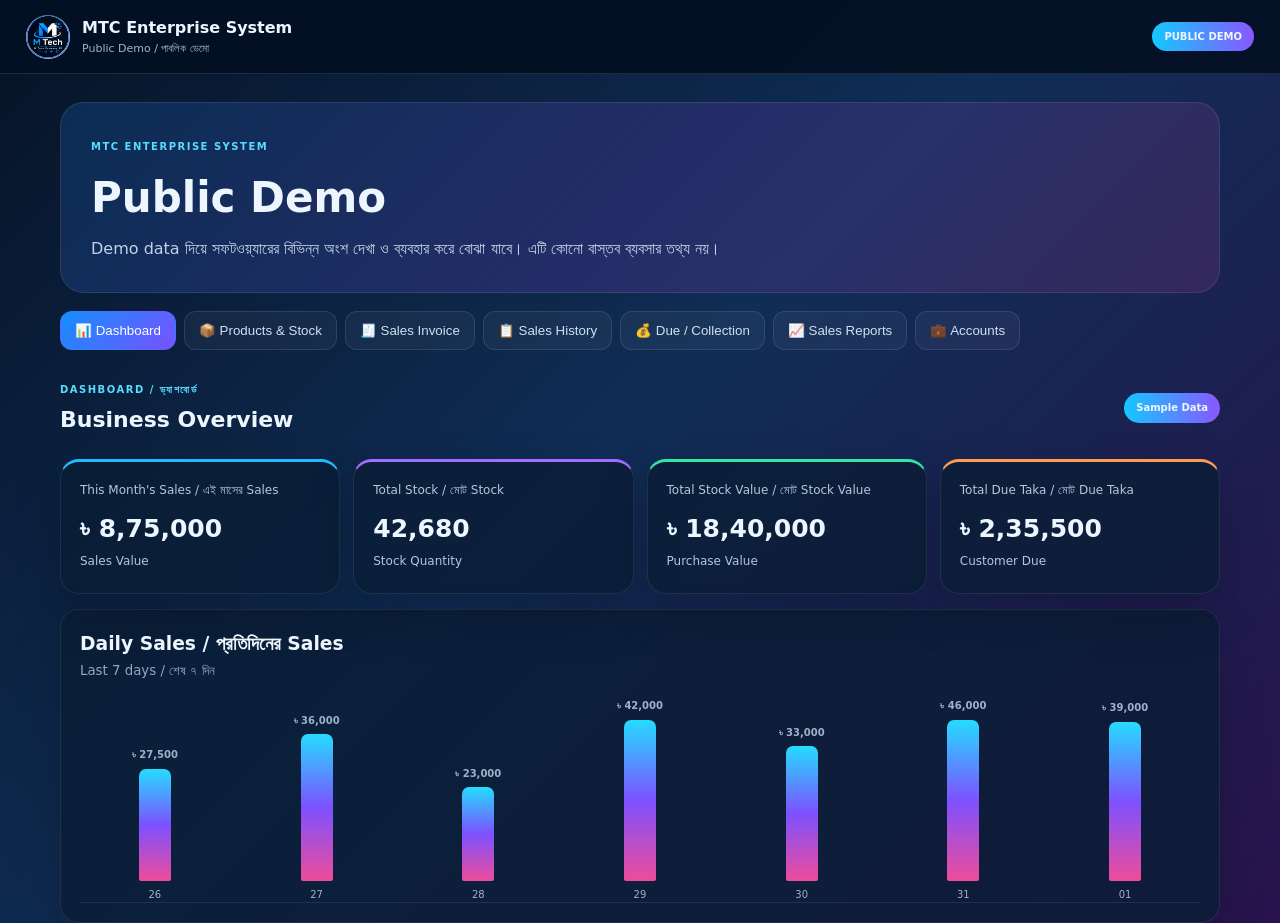
==== public-demo.html @ 26e1d458 "Add files via upload" ====
<!doctype html>
<html lang="bn">
<head>
<meta charset="utf-8">
<meta name="viewport" content="width=device-width,initial-scale=1">
<title>MTC Enterprise System — Public Demo</title>
<link rel="stylesheet" href="public-demo.css">
</head>
<body>
<header class="topbar">
  <div class="brand">
    <img src="mtech-logo.jpg" alt="M Tech Company BD">
    <div><b>MTC Enterprise System</b><small>Public Demo / পাবলিক ডেমো</small></div>
  </div>
  <span class="badge">PUBLIC DEMO</span>
</header>

<main class="wrap">
  <section class="intro">
    <span class="kicker">MTC ENTERPRISE SYSTEM</span>
    <h1>Public Demo</h1>
    <p>Demo data দিয়ে সফটওয়্যারের বিভিন্ন অংশ দেখা ও ব্যবহার করে বোঝা যাবে। এটি কোনো বাস্তব ব্যবসার তথ্য নয়।</p>
  </section>

  <nav class="demo-nav">
    <button class="nav-btn active" data-target="dashboard">📊 Dashboard</button>
    <button class="nav-btn" data-target="products">📦 Products &amp; Stock</button>
    <button class="nav-btn" data-target="invoice">🧾 Sales Invoice</button>
    <button class="nav-btn" data-target="history">📋 Sales History</button>
    <button class="nav-btn" data-target="due">💰 Due / Collection</button>
    <button class="nav-btn" data-target="reports">📈 Sales Reports</button>
    <button class="nav-btn" data-target="accounts">💼 Accounts</button>
  </nav>

  <section id="dashboard" class="panel active">
    <div class="title-row"><div><span class="kicker">DASHBOARD / ড্যাশবোর্ড</span><h2>Business Overview</h2></div><span class="sample">Sample Data</span></div>
    <div class="stats">
      <article class="stat s1"><span>This Month's Sales / এই মাসের Sales</span><strong>৳ 8,75,000</strong><small>Sales Value</small></article>
      <article class="stat s2"><span>Total Stock / মোট Stock</span><strong>42,680</strong><small>Stock Quantity</small></article>
      <article class="stat s3"><span>Total Stock Value / মোট Stock Value</span><strong>৳ 18,40,000</strong><small>Purchase Value</small></article>
      <article class="stat s4"><span>Total Due Taka / মোট Due Taka</span><strong>৳ 2,35,500</strong><small>Customer Due</small></article>
    </div>
    <div class="card">
      <div class="card-head"><div><h3>Daily Sales / প্রতিদিনের Sales</h3><small>Last 7 days / শেষ ৭ দিন</small></div></div>
      <div class="chart" id="salesChart"></div>
    </div>
  </section>

  <section id="products" class="panel">
    <div class="title-row"><div><span class="kicker">PRODUCTS &amp; STOCK</span><h2>Products &amp; Stock / পণ্য ও Stock</h2></div></div>
    <div class="companies" id="companies"></div>
    <div id="otherCompanyBox" class="other-box">
      <input id="newCompanyName" placeholder="Company Name / নতুন কোম্পানির নাম">
      <button class="primary" id="addCompany">Add Company / যোগ করুন</button>
    </div>

    <div class="card">
      <div class="card-head">
        <div><h3 id="selectedCompany">RAK Ceramics</h3><small>Product List / পণ্যের তালিকা</small></div>
        <button class="primary" id="addProduct">＋ Add Product / পণ্য যোগ</button>
      </div>
      <div class="table-wrap">
        <table>
          <thead><tr>
            <th>SL</th><th>Products Name / Code</th><th>কাটুর / Carton</th><th>পিস / Piece</th>
            <th>কেনা দাম / Purchase Price</th><th>বিক্রী মূল্য / Selling Price</th>
            <th>স্টকের পরিমাণ / Stock Quantity</th><th>Remark</th><th>Action</th>
          </tr></thead>
          <tbody id="productRows"></tbody>
        </table>
      </div>
    </div>
  </section>

  <section id="invoice" class="panel"><div class="card placeholder"><h2>Sales Invoice / বিক্রয় Invoice</h2><p>এই অংশের interactive Demo পরের ধাপে যুক্ত হবে।</p></div></section>
  <section id="history" class="panel"><div class="card placeholder"><h2>Sales History / Sales History</h2><p>Invoice অনুযায়ী Demo History এখানে থাকবে।</p></div></section>
  <section id="due" class="panel"><div class="card placeholder"><h2>Due / Collection</h2><p>Customer Due ও Collection-এর Demo এখানে থাকবে।</p></div></section>
  <section id="reports" class="panel"><div class="card placeholder"><h2>Sales Reports / Sales Reports</h2><p>Sales Reports-এর Demo এখানে থাকবে।</p></div></section>
  <section id="accounts" class="panel"><div class="card placeholder"><h2>Accounts / Accounts</h2><p>Accounts ও Final Report-এর Demo এখানে থাকবে।</p></div></section>
</main>

<div class="modal" id="productModal">
  <div class="modal-box">
    <button class="close" id="closeModal">×</button>
    <h3 id="modalTitle">Add Product / পণ্য যোগ</h3>
    <form id="productForm">
      <input type="hidden" id="editIndex" value="-1">
      <label>Products Name / Code<input id="pName" required></label>
      <div class="two">
        <label>কাটুর / Carton<input id="pCarton" type="number" min="0"></label>
        <label>পিস / Piece<input id="pPiece" type="number" min="0"></label>
      </div>
      <div class="two">
        <label>কেনা দাম / Purchase Price<input id="pPurchase" type="number" min="0" required></label>
        <label>বিক্রী মূল্য / Selling Price<input id="pSelling" type="number" min="0" required></label>
      </div>
      <label>স্টকের পরিমাণ / Stock Quantity<input id="pStock" required></label>
      <label>Remark<textarea id="pRemark" rows="3"></textarea></label>
      <button class="primary wide" type="submit">Update / Save / সংরক্ষণ</button>
    </form>
  </div>
</div>
<script src="public-demo.js"></script>
</body>
</html>
---- public-demo.css ----
*{box-sizing:border-box}body{margin:0;font-family:system-ui,-apple-system,"Segoe UI",sans-serif;color:#edf6ff;background:linear-gradient(135deg,#061326,#102d55 48%,#28134d);line-height:1.55}.topbar{height:74px;padding:0 26px;display:flex;align-items:center;justify-content:space-between;background:#041124ee;border-bottom:1px solid #ffffff1c;position:sticky;top:0;z-index:20}.brand{display:flex;align-items:center;gap:12px}.brand img{width:44px;height:44px;border-radius:50%;object-fit:cover;background:#fff}.brand b,.brand small{display:block}.brand small{font-size:11px;color:#9fb2ca}.badge,.sample{padding:7px 12px;border-radius:999px;background:linear-gradient(90deg,#12c8ff,#8a57ff);font-size:10px;font-weight:800}.wrap{width:min(1160px,calc(100% - 24px));margin:auto}.intro{margin:28px 0 18px;padding:30px;border-radius:24px;border:1px solid #ffffff18;background:linear-gradient(135deg,#168cff30,#a04cff28,#f24d9b20)}.kicker{font-size:10px;letter-spacing:1.5px;font-weight:800;color:#58dcff}.intro h1{font-size:42px;margin:7px 0}.intro p{margin:0;color:#c1d1e4}.demo-nav{display:flex;gap:8px;overflow:auto;padding-bottom:18px}.nav-btn{padding:11px 14px;border-radius:12px;border:1px solid #ffffff1b;background:#ffffff0b;color:#cfe0f2;white-space:nowrap}.nav-btn.active{color:#fff;border-color:transparent;background:linear-gradient(135deg,#118fff,#7952ff)}.panel{display:none}.panel.active{display:block}.title-row{display:flex;align-items:center;justify-content:space-between;margin:8px 0 18px}.title-row h2{margin:3px 0;font-size:22px}.stats{display:grid;grid-template-columns:repeat(4,1fr);gap:13px}.stat,.card{border:1px solid #ffffff15;background:#0a1d35cc;border-radius:19px;box-shadow:0 20px 50px #0003}.stat{padding:19px;min-height:135px}.stat span,.stat small{display:block;color:#b5c7dc;font-size:12px}.stat strong{display:block;font-size:25px;margin:11px 0 3px}.s1{border-top:3px solid #24b8ff}.s2{border-top:3px solid #a16dff}.s3{border-top:3px solid #35e4a1}.s4{border-top:3px solid #ff9c4d}.card{padding:19px;margin-top:15px}.card-head{display:flex;align-items:center;justify-content:space-between;gap:12px;margin-bottom:16px}.card-head h3{margin:0}.card-head small{color:#91a8c0}.chart{height:205px;display:flex;align-items:end;justify-content:space-around;gap:12px;border-bottom:1px solid #ffffff15}.bar-item{height:100%;display:flex;flex-direction:column;justify-content:end;align-items:center;gap:6px}.bar{width:32px;min-height:14px;border-radius:7px 7px 2px 2px;background:linear-gradient(#25dcff,#7d51ff,#ee4c9a)}.bar-item b,.bar-item small{font-size:10px;color:#9fb2c9}.companies{display:grid;grid-template-columns:repeat(4,1fr);gap:9px}.company{padding:12px;border-radius:12px;border:1px solid #ffffff18;background:#ffffff0a;color:#dce8f6;text-align:left}.company.active{background:linear-gradient(135deg,#168fff,#7651ff);border-color:transparent}.other-box{display:none;gap:8px;margin:10px 0}.other-box.show{display:flex}.other-box input{flex:1;padding:10px;border-radius:10px;border:1px solid #ffffff18;background:#061326;color:#fff}.primary{border:0;color:#fff;border-radius:10px;padding:10px 14px;font-weight:700;background:linear-gradient(135deg,#0e9fff,#7850ff,#e34e99)}.table-wrap{overflow:auto}table{width:100%;min-width:1080px;border-collapse:collapse}th,td{padding:11px 9px;border-bottom:1px solid #ffffff12;font-size:12px;text-align:left;white-space:nowrap}th{color:#6fe2ff;background:#ffffff09}.action button{border:0;color:#fff;padding:6px 8px;border-radius:7px;margin-right:4px}.edit{background:#10aaf5}.delete{background:#fa5379}.placeholder{padding:34px}.placeholder p{color:#9eb2c9}.modal{display:none;position:fixed;inset:0;background:#020814d1;backdrop-filter:blur(7px);z-index:40;padding:18px}.modal.show{display:grid;place-items:center}.modal-box{position:relative;width:min(560px,100%);background:#0a1d35;border:1px solid #ffffff1c;border-radius:21px;padding:24px}.close{position:absolute;right:13px;top:10px;border:0;background:#ffffff10;color:#fff;border-radius:8px;font-size:23px;width:35px;height:35px}.modal-box label{display:block;color:#b9c9dc;font-size:12px;margin:11px 0}.modal-box input,.modal-box textarea{width:100%;margin-top:5px;padding:10px;border-radius:9px;border:1px solid #ffffff18;background:#051326;color:#fff}.two{display:grid;grid-template-columns:1fr 1fr;gap:10px}.wide{width:100%;margin-top:8px}@media(max-width:800px){.stats{grid-template-columns:1fr 1fr}.companies{grid-template-columns:1fr 1fr}.intro h1{font-size:34px}}@media(max-width:520px){.topbar{padding:0 12px}.badge{font-size:8px}.stats,.companies,.two{grid-template-columns:1fr}.title-row{align-items:flex-start;flex-direction:column;gap:8px}.card{padding:14px}}
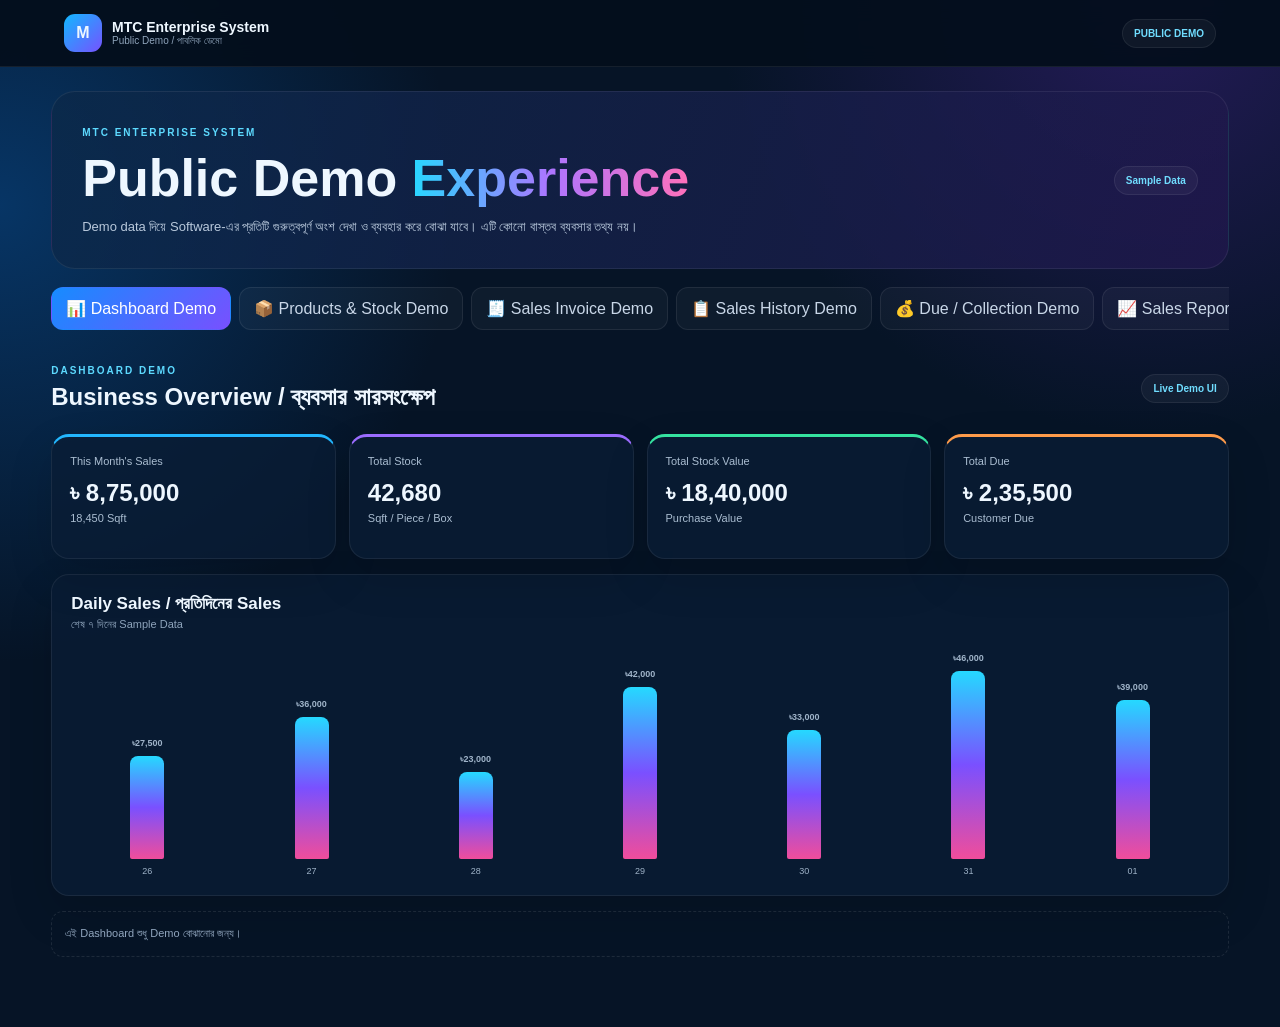
==== commit 366cd5db: "Add files via upload" ====
--- a/public-demo.html
+++ b/public-demo.html
@@ -1,105 +1,14 @@
-<!doctype html>
-<html lang="bn">
-<head>
-<meta charset="utf-8">
-<meta name="viewport" content="width=device-width,initial-scale=1">
-<title>MTC Enterprise System — Public Demo</title>
-<link rel="stylesheet" href="public-demo.css">
-</head>
-<body>
-<header class="topbar">
-  <div class="brand">
-    <img src="mtech-logo.jpg" alt="M Tech Company BD">
-    <div><b>MTC Enterprise System</b><small>Public Demo / পাবলিক ডেমো</small></div>
-  </div>
-  <span class="badge">PUBLIC DEMO</span>
-</header>
-
-<main class="wrap">
-  <section class="intro">
-    <span class="kicker">MTC ENTERPRISE SYSTEM</span>
-    <h1>Public Demo</h1>
-    <p>Demo data দিয়ে সফটওয়্যারের বিভিন্ন অংশ দেখা ও ব্যবহার করে বোঝা যাবে। এটি কোনো বাস্তব ব্যবসার তথ্য নয়।</p>
-  </section>
-
-  <nav class="demo-nav">
-    <button class="nav-btn active" data-target="dashboard">📊 Dashboard</button>
-    <button class="nav-btn" data-target="products">📦 Products &amp; Stock</button>
-    <button class="nav-btn" data-target="invoice">🧾 Sales Invoice</button>
-    <button class="nav-btn" data-target="history">📋 Sales History</button>
-    <button class="nav-btn" data-target="due">💰 Due / Collection</button>
-    <button class="nav-btn" data-target="reports">📈 Sales Reports</button>
-    <button class="nav-btn" data-target="accounts">💼 Accounts</button>
-  </nav>
-
-  <section id="dashboard" class="panel active">
-    <div class="title-row"><div><span class="kicker">DASHBOARD / ড্যাশবোর্ড</span><h2>Business Overview</h2></div><span class="sample">Sample Data</span></div>
-    <div class="stats">
-      <article class="stat s1"><span>This Month's Sales / এই মাসের Sales</span><strong>৳ 8,75,000</strong><small>Sales Value</small></article>
-      <article class="stat s2"><span>Total Stock / মোট Stock</span><strong>42,680</strong><small>Stock Quantity</small></article>
-      <article class="stat s3"><span>Total Stock Value / মোট Stock Value</span><strong>৳ 18,40,000</strong><small>Purchase Value</small></article>
-      <article class="stat s4"><span>Total Due Taka / মোট Due Taka</span><strong>৳ 2,35,500</strong><small>Customer Due</small></article>
-    </div>
-    <div class="card">
-      <div class="card-head"><div><h3>Daily Sales / প্রতিদিনের Sales</h3><small>Last 7 days / শেষ ৭ দিন</small></div></div>
-      <div class="chart" id="salesChart"></div>
-    </div>
-  </section>
-
-  <section id="products" class="panel">
-    <div class="title-row"><div><span class="kicker">PRODUCTS &amp; STOCK</span><h2>Products &amp; Stock / পণ্য ও Stock</h2></div></div>
-    <div class="companies" id="companies"></div>
-    <div id="otherCompanyBox" class="other-box">
-      <input id="newCompanyName" placeholder="Company Name / নতুন কোম্পানির নাম">
-      <button class="primary" id="addCompany">Add Company / যোগ করুন</button>
-    </div>
-
-    <div class="card">
-      <div class="card-head">
-        <div><h3 id="selectedCompany">RAK Ceramics</h3><small>Product List / পণ্যের তালিকা</small></div>
-        <button class="primary" id="addProduct">＋ Add Product / পণ্য যোগ</button>
-      </div>
-      <div class="table-wrap">
-        <table>
-          <thead><tr>
-            <th>SL</th><th>Products Name / Code</th><th>কাটুর / Carton</th><th>পিস / Piece</th>
-            <th>কেনা দাম / Purchase Price</th><th>বিক্রী মূল্য / Selling Price</th>
-            <th>স্টকের পরিমাণ / Stock Quantity</th><th>Remark</th><th>Action</th>
-          </tr></thead>
-          <tbody id="productRows"></tbody>
-        </table>
-      </div>
-    </div>
-  </section>
-
-  <section id="invoice" class="panel"><div class="card placeholder"><h2>Sales Invoice / বিক্রয় Invoice</h2><p>এই অংশের interactive Demo পরের ধাপে যুক্ত হবে।</p></div></section>
-  <section id="history" class="panel"><div class="card placeholder"><h2>Sales History / Sales History</h2><p>Invoice অনুযায়ী Demo History এখানে থাকবে।</p></div></section>
-  <section id="due" class="panel"><div class="card placeholder"><h2>Due / Collection</h2><p>Customer Due ও Collection-এর Demo এখানে থাকবে।</p></div></section>
-  <section id="reports" class="panel"><div class="card placeholder"><h2>Sales Reports / Sales Reports</h2><p>Sales Reports-এর Demo এখানে থাকবে।</p></div></section>
-  <section id="accounts" class="panel"><div class="card placeholder"><h2>Accounts / Accounts</h2><p>Accounts ও Final Report-এর Demo এখানে থাকবে।</p></div></section>
-</main>
-
-<div class="modal" id="productModal">
-  <div class="modal-box">
-    <button class="close" id="closeModal">×</button>
-    <h3 id="modalTitle">Add Product / পণ্য যোগ</h3>
-    <form id="productForm">
-      <input type="hidden" id="editIndex" value="-1">
-      <label>Products Name / Code<input id="pName" required></label>
-      <div class="two">
-        <label>কাটুর / Carton<input id="pCarton" type="number" min="0"></label>
-        <label>পিস / Piece<input id="pPiece" type="number" min="0"></label>
-      </div>
-      <div class="two">
-        <label>কেনা দাম / Purchase Price<input id="pPurchase" type="number" min="0" required></label>
-        <label>বিক্রী মূল্য / Selling Price<input id="pSelling" type="number" min="0" required></label>
-      </div>
-      <label>স্টকের পরিমাণ / Stock Quantity<input id="pStock" required></label>
-      <label>Remark<textarea id="pRemark" rows="3"></textarea></label>
-      <button class="primary wide" type="submit">Update / Save / সংরক্ষণ</button>
-    </form>
-  </div>
-</div>
-<script src="public-demo.js"></script>
-</body>
-</html>
+<!DOCTYPE html><html lang="bn"><head><meta charset="UTF-8"><meta name="viewport" content="width=device-width,initial-scale=1"><title>MTC Enterprise System | Public Demo</title><link rel="stylesheet" href="public-demo.css"></head><body>
+<header class="topbar"><div class="brand"><div class="brand-mark">M</div><div><strong>MTC Enterprise System</strong><small>Public Demo / পাবলিক ডেমো</small></div></div><span class="badge">PUBLIC DEMO</span></header>
+<main class="container"><section class="hero"><div><span class="eyebrow">MTC ENTERPRISE SYSTEM</span><h1>Public Demo <span>Experience</span></h1><p>Demo data দিয়ে Software-এর প্রতিটি গুরুত্বপূর্ণ অংশ দেখা ও ব্যবহার করে বোঝা যাবে। এটি কোনো বাস্তব ব্যবসার তথ্য নয়।</p></div><span class="sample">Sample Data</span></section>
+<nav class="tabs"><button class="tab active" data-section="dashboard">📊 Dashboard Demo</button><button class="tab" data-section="products">📦 Products &amp; Stock Demo</button><button class="tab" data-section="invoice">🧾 Sales Invoice Demo</button><button class="tab" data-section="history">📋 Sales History Demo</button><button class="tab" data-section="collection">💰 Due / Collection Demo</button><button class="tab" data-section="reports">📈 Sales Reports Demo</button><button class="tab" data-section="accounts">💼 Accounts Demo</button></nav>
+<section id="dashboard" class="panel active"><div class="section-head"><div><span class="eyebrow">DASHBOARD DEMO</span><h2>Business Overview / ব্যবসার সারসংক্ষেপ</h2></div><span class="chip">Live Demo UI</span></div><div class="stats"><article class="stat blue"><small>This Month's Sales</small><strong>৳ 8,75,000</strong><em>18,450 Sqft</em></article><article class="stat purple"><small>Total Stock</small><strong>42,680</strong><em>Sqft / Piece / Box</em></article><article class="stat green"><small>Total Stock Value</small><strong>৳ 18,40,000</strong><em>Purchase Value</em></article><article class="stat orange"><small>Total Due</small><strong>৳ 2,35,500</strong><em>Customer Due</em></article></div><div class="card"><div class="card-title"><div><h3>Daily Sales / প্রতিদিনের Sales</h3><p>শেষ ৭ দিনের Sample Data</p></div></div><div class="bars"><div><b>৳27,500</b><i style="height:45%"></i><small>26</small></div><div><b>৳36,000</b><i style="height:62%"></i><small>27</small></div><div><b>৳23,000</b><i style="height:38%"></i><small>28</small></div><div><b>৳42,000</b><i style="height:75%"></i><small>29</small></div><div><b>৳33,000</b><i style="height:56%"></i><small>30</small></div><div><b>৳46,000</b><i style="height:82%"></i><small>31</small></div><div><b>৳39,000</b><i style="height:69%"></i><small>01</small></div></div></div><div class="demo-note">এই Dashboard শুধু Demo বোঝানোর জন্য।</div></section>
+<section id="products" class="panel"><div class="section-head"><div><span class="eyebrow">PRODUCTS &amp; STOCK DEMO</span><h2>Products &amp; Stock Management</h2></div><button class="primary" id="addCompanyBtn">＋ Company</button></div><div class="card"><div class="card-title"><div><h3>Company নির্বাচন</h3><p>Company নির্বাচন করলে তার Product List দেখা যাবে।</p></div></div><div id="companyGrid" class="company-grid"></div></div><div class="card"><div class="card-title"><div><h3 id="selectedCompanyTitle">RAK Ceramics</h3><p>Product List / পণ্যের তালিকা</p></div><button class="primary" id="addProductBtn">＋ Add Product</button></div><div class="table-wrap"><table><thead><tr><th>SL</th><th>Product</th><th>Box/Ctn</th><th>Pcs</th><th>Purchase Price</th><th>Selling Price</th><th>Stock Quantity</th><th>Remark</th><th>Action</th></tr></thead><tbody id="productBody"></tbody></table></div></div></section>
+<section id="invoice" class="panel"><div class="section-head"><div><span class="eyebrow">SALES INVOICE DEMO</span><h2>Sales Invoice / বিক্রয় চালান</h2></div><button class="primary" id="newInvoiceBtn">＋ New Invoice</button></div><div class="invoice card"><div class="invoice-head"><div><h2>MTC ENTERPRISE SYSTEM</h2><p>Sales Invoice — DEMO</p></div><strong id="invoiceNo">INV-1007</strong></div><div class="invoice-meta"><label>Customer<input value="Demo Customer"></label><label>Date<input type="date" id="invDate"></label></div><div class="table-wrap"><table><thead><tr><th>SL</th><th>Product</th><th>Qty</th><th>Unit Price</th><th>Total</th></tr></thead><tbody id="invoiceBody"></tbody></table></div><div class="invoice-actions"><button class="secondary" id="addInvoiceRow">＋ Add Item</button><div><span>Grand Total</span><strong id="grandTotal">৳ 0</strong></div></div><div class="demo-note">Demo Invoice — interface বোঝানোর জন্য।</div></div></section>
+<section id="history" class="panel"><div class="section-head"><div><span class="eyebrow">SALES HISTORY DEMO</span><h2>Sales History / বিক্রয়ের ইতিহাস</h2><p class="section-sub">Invoice অনুযায়ী বিক্রয়ের তথ্য, Paid এবং Due অবস্থা দেখা যাবে।</p></div><button class="secondary" id="historyFilterBtn">🔎 Show Due Only</button></div><div class="card table-wrap"><table><thead><tr><th>Invoice</th><th>Date</th><th>Customer</th><th>Sales</th><th>Paid</th><th>Due</th><th>Status</th></tr></thead><tbody><tr><td>INV-1007</td><td>01 Sep 2026</td><td>Demo Customer</td><td>৳45,500</td><td>৳30,000</td><td class="danger">৳15,500</td><td><span class="pill due">Due</span></td></tr><tr><td>INV-1006</td><td>31 Aug 2026</td><td>Rahim Traders</td><td>৳72,000</td><td>৳72,000</td><td>৳0</td><td><span class="pill paid">Paid</span></td></tr><tr><td>INV-1005</td><td>30 Aug 2026</td><td>Karim Enterprise</td><td>৳38,500</td><td>৳20,000</td><td class="danger">৳18,500</td><td><span class="pill due">Due</span></td></tr></tbody></table></div></section>
+<section id="collection" class="panel"><div class="section-head"><div><span class="eyebrow">DUE / COLLECTION DEMO</span><h2>Due &amp; Collection / বকেয়া ও আদায়</h2></div></div><div class="stats"><article class="stat orange"><small>Total Due</small><strong>৳ 2,35,500</strong><em>8 Customers</em></article><article class="stat green"><small>Collected This Month</small><strong>৳ 4,82,000</strong><em>Collection</em></article><article class="stat blue"><small>Today's Collection</small><strong>৳ 32,500</strong><em>5 Payments</em></article></div><div class="card table-wrap"><table><thead><tr><th>Invoice</th><th>Customer</th><th>Total</th><th>Previous Paid</th><th>Due</th><th>Collection</th></tr></thead><tbody><tr><td>INV-1007</td><td>Demo Customer</td><td>৳45,500</td><td>৳30,000</td><td class="danger">৳15,500</td><td><button class="small-btn collectBtn">Collect</button></td></tr><tr><td>INV-1005</td><td>Karim Enterprise</td><td>৳38,500</td><td>৳20,000</td><td class="danger">৳18,500</td><td><button class="small-btn collectBtn">Collect</button></td></tr></tbody></table></div></section>
+<section id="reports" class="panel"><div class="section-head"><div><span class="eyebrow">SALES REPORTS DEMO</span><h2>Sales Reports / বিক্রয় রিপোর্ট</h2></div></div><div class="stats"><article class="stat blue"><small>Total Sales</small><strong>৳ 8,75,000</strong><em>This Month</em></article><article class="stat purple"><small>Total Invoices</small><strong>126</strong><em>This Month</em></article><article class="stat green"><small>Paid Sales</small><strong>৳ 6,39,500</strong><em>Collected</em></article><article class="stat orange"><small>Due Sales</small><strong>৳ 2,35,500</strong><em>Outstanding</em></article></div><div class="card"><div class="card-title"><div><h3>Monthly Sales Summary</h3><p>Sample report</p></div><button class="secondary" id="printReport">🖨 Print</button></div><div class="report-grid"><div><span>August</span><b>৳ 7,92,000</b><small>112 Invoices</small></div><div><span>September</span><b>৳ 8,75,000</b><small>126 Invoices</small></div><div><span>Growth</span><b>+10.48%</b><small>Compared with previous period</small></div></div></div></section>
+<section id="accounts" class="panel"><div class="section-head"><div><span class="eyebrow">ACCOUNTS DEMO</span><h2>Accounts / হিসাব</h2><p class="section-sub">Income, Expense, Profit এবং Balance-এর একটি Sample হিসাব দেখুন।</p></div><button class="secondary" id="printAccounts">🖨 Print</button></div><div class="stats"><article class="stat green"><small>Sales Profit</small><strong>৳ 1,85,000</strong><em>Sample</em></article><article class="stat blue"><small>Other Income</small><strong>৳ 35,000</strong><em>Sample</em></article><article class="stat orange"><small>Total Expense</small><strong>৳ 78,500</strong><em>Sample</em></article><article class="stat purple"><small>Net Profit</small><strong>৳ 1,41,500</strong><em>After expenses</em></article></div><div class="card table-wrap"><table><thead><tr><th>Category</th><th>Description</th><th>Income</th><th>Expense</th><th>Balance</th></tr></thead><tbody><tr><td>Sales Profit</td><td>Product sales profit</td><td>৳1,85,000</td><td>—</td><td>৳1,85,000</td></tr><tr><td>Other Income</td><td>Other business income</td><td>৳35,000</td><td>—</td><td>৳35,000</td></tr><tr><td>Expense</td><td>Business expenses</td><td>—</td><td class="danger">৳78,500</td><td class="danger">-৳78,500</td></tr></tbody></table></div></section></main>
+<div class="modal" id="modal"><div class="modal-box"><div class="modal-head"><h3 id="modalTitle">Add Product</h3><button id="closeModal">×</button></div><form id="productForm"><input type="hidden" id="editIndex" value="-1"><label>Product Name<input id="pName" required></label><div class="form-grid"><label>Box/Ctn<input id="pCarton" type="number" min="0"></label><label>Pcs<input id="pPiece" type="number" min="0"></label></div><div class="form-grid"><label>Purchase Price<input id="pPurchase" type="number" min="0"></label><label>Selling Price<input id="pSale" type="number" min="0"></label></div><label>Stock Quantity<input id="pStock" required placeholder="e.g. 120 Sqft"></label><label>Remark<input id="pRemark" placeholder="Available / New"></label><button class="primary wide" type="submit">Update / Save Product</button></form></div></div>
+<div class="modal" id="companyModal"><div class="modal-box small"><div class="modal-head"><h3>Others Company</h3><button id="closeCompanyModal">×</button></div><form id="companyForm"><label>Company Name<input id="companyName" placeholder="Company name লিখুন" required></label><button class="primary wide" type="submit">Add Company</button></form></div></div>
+<script src="public-demo.js"></script></body></html>
--- a/public-demo.css
+++ b/public-demo.css
@@ -1 +1 @@
-*{box-sizing:border-box}body{margin:0;font-family:system-ui,-apple-system,"Segoe UI",sans-serif;color:#edf6ff;background:linear-gradient(135deg,#061326,#102d55 48%,#28134d);line-height:1.55}.topbar{height:74px;padding:0 26px;display:flex;align-items:center;justify-content:space-between;background:#041124ee;border-bottom:1px solid #ffffff1c;position:sticky;top:0;z-index:20}.brand{display:flex;align-items:center;gap:12px}.brand img{width:44px;height:44px;border-radius:50%;object-fit:cover;background:#fff}.brand b,.brand small{display:block}.brand small{font-size:11px;color:#9fb2ca}.badge,.sample{padding:7px 12px;border-radius:999px;background:linear-gradient(90deg,#12c8ff,#8a57ff);font-size:10px;font-weight:800}.wrap{width:min(1160px,calc(100% - 24px));margin:auto}.intro{margin:28px 0 18px;padding:30px;border-radius:24px;border:1px solid #ffffff18;background:linear-gradient(135deg,#168cff30,#a04cff28,#f24d9b20)}.kicker{font-size:10px;letter-spacing:1.5px;font-weight:800;color:#58dcff}.intro h1{font-size:42px;margin:7px 0}.intro p{margin:0;color:#c1d1e4}.demo-nav{display:flex;gap:8px;overflow:auto;padding-bottom:18px}.nav-btn{padding:11px 14px;border-radius:12px;border:1px solid #ffffff1b;background:#ffffff0b;color:#cfe0f2;white-space:nowrap}.nav-btn.active{color:#fff;border-color:transparent;background:linear-gradient(135deg,#118fff,#7952ff)}.panel{display:none}.panel.active{display:block}.title-row{display:flex;align-items:center;justify-content:space-between;margin:8px 0 18px}.title-row h2{margin:3px 0;font-size:22px}.stats{display:grid;grid-template-columns:repeat(4,1fr);gap:13px}.stat,.card{border:1px solid #ffffff15;background:#0a1d35cc;border-radius:19px;box-shadow:0 20px 50px #0003}.stat{padding:19px;min-height:135px}.stat span,.stat small{display:block;color:#b5c7dc;font-size:12px}.stat strong{display:block;font-size:25px;margin:11px 0 3px}.s1{border-top:3px solid #24b8ff}.s2{border-top:3px solid #a16dff}.s3{border-top:3px solid #35e4a1}.s4{border-top:3px solid #ff9c4d}.card{padding:19px;margin-top:15px}.card-head{display:flex;align-items:center;justify-content:space-between;gap:12px;margin-bottom:16px}.card-head h3{margin:0}.card-head small{color:#91a8c0}.chart{height:205px;display:flex;align-items:end;justify-content:space-around;gap:12px;border-bottom:1px solid #ffffff15}.bar-item{height:100%;display:flex;flex-direction:column;justify-content:end;align-items:center;gap:6px}.bar{width:32px;min-height:14px;border-radius:7px 7px 2px 2px;background:linear-gradient(#25dcff,#7d51ff,#ee4c9a)}.bar-item b,.bar-item small{font-size:10px;color:#9fb2c9}.companies{display:grid;grid-template-columns:repeat(4,1fr);gap:9px}.company{padding:12px;border-radius:12px;border:1px solid #ffffff18;background:#ffffff0a;color:#dce8f6;text-align:left}.company.active{background:linear-gradient(135deg,#168fff,#7651ff);border-color:transparent}.other-box{display:none;gap:8px;margin:10px 0}.other-box.show{display:flex}.other-box input{flex:1;padding:10px;border-radius:10px;border:1px solid #ffffff18;background:#061326;color:#fff}.primary{border:0;color:#fff;border-radius:10px;padding:10px 14px;font-weight:700;background:linear-gradient(135deg,#0e9fff,#7850ff,#e34e99)}.table-wrap{overflow:auto}table{width:100%;min-width:1080px;border-collapse:collapse}th,td{padding:11px 9px;border-bottom:1px solid #ffffff12;font-size:12px;text-align:left;white-space:nowrap}th{color:#6fe2ff;background:#ffffff09}.action button{border:0;color:#fff;padding:6px 8px;border-radius:7px;margin-right:4px}.edit{background:#10aaf5}.delete{background:#fa5379}.placeholder{padding:34px}.placeholder p{color:#9eb2c9}.modal{display:none;position:fixed;inset:0;background:#020814d1;backdrop-filter:blur(7px);z-index:40;padding:18px}.modal.show{display:grid;place-items:center}.modal-box{position:relative;width:min(560px,100%);background:#0a1d35;border:1px solid #ffffff1c;border-radius:21px;padding:24px}.close{position:absolute;right:13px;top:10px;border:0;background:#ffffff10;color:#fff;border-radius:8px;font-size:23px;width:35px;height:35px}.modal-box label{display:block;color:#b9c9dc;font-size:12px;margin:11px 0}.modal-box input,.modal-box textarea{width:100%;margin-top:5px;padding:10px;border-radius:9px;border:1px solid #ffffff18;background:#051326;color:#fff}.two{display:grid;grid-template-columns:1fr 1fr;gap:10px}.wide{width:100%;margin-top:8px}@media(max-width:800px){.stats{grid-template-columns:1fr 1fr}.companies{grid-template-columns:1fr 1fr}.intro h1{font-size:34px}}@media(max-width:520px){.topbar{padding:0 12px}.badge{font-size:8px}.stats,.companies,.two{grid-template-columns:1fr}.title-row{align-items:flex-start;flex-direction:column;gap:8px}.card{padding:14px}}
+*{box-sizing:border-box}body{margin:0;font-family:Inter,Arial,sans-serif;background:radial-gradient(circle at 90% 0,#241b58 0,transparent 28%),radial-gradient(circle at 0 20%,#073565 0,transparent 30%),#061426;color:#eef7ff}button,input{font:inherit}.topbar{position:sticky;top:0;z-index:20;display:flex;justify-content:space-between;align-items:center;padding:14px 5%;background:#040e1cf0;border-bottom:1px solid #ffffff12;backdrop-filter:blur(12px)}.brand{display:flex;gap:10px;align-items:center}.brand-mark{width:38px;height:38px;border-radius:11px;display:grid;place-items:center;background:linear-gradient(135deg,#11b8ff,#7652ff);font-weight:900}.brand strong{display:block;font-size:14px}.brand small{display:block;color:#8fa4bb;font-size:10px}.badge,.chip,.sample{font-size:10px;font-weight:800;border-radius:999px;padding:8px 11px;background:#ffffff0b;border:1px solid #ffffff12;color:#70ddff}.container{width:min(1180px,92%);margin:24px auto 70px}.hero{padding:30px;border:1px solid #ffffff12;border-radius:24px;background:linear-gradient(110deg,#0b2949cc,#20184ccc);display:flex;justify-content:space-between;gap:20px;align-items:center}.eyebrow{font-size:10px;letter-spacing:2px;font-weight:900;color:#5ddaff}.hero h1{font-size:clamp(30px,5vw,52px);margin:8px 0}.hero h1 span{background:linear-gradient(90deg,#27d7ff,#ad75ff,#ff70ba);color:transparent;background-clip:text}.hero p{max-width:750px;color:#b9c9dc;margin:0;line-height:1.7;font-size:13px}.tabs{display:flex;gap:8px;overflow:auto;padding:18px 0 12px;scrollbar-width:none}.tab,.secondary{border:1px solid #ffffff14;background:#ffffff09;color:#c9d7e8;padding:11px 14px;border-radius:12px;white-space:nowrap;cursor:pointer}.tab.active{background:linear-gradient(135deg,#168cff,#7850ff);color:#fff;border-color:transparent}.panel{display:none}.panel.active{display:block}.section-head{display:flex;justify-content:space-between;align-items:center;gap:15px;margin:18px 0}.section-head h2{font-size:24px;margin:5px 0}.primary{border:0;border-radius:11px;padding:11px 15px;background:linear-gradient(135deg,#0da7ff,#7450ff,#df4c9a);color:#fff;font-weight:800;cursor:pointer}.wide{width:100%}.stats{display:grid;grid-template-columns:repeat(4,1fr);gap:13px}.stat,.card{border:1px solid #ffffff12;background:#0a1d35c7;border-radius:18px;box-shadow:0 18px 45px #0002}.stat{padding:18px;min-height:125px}.stat small,.stat em{display:block;color:#aabdd1;font-size:11px;font-style:normal}.stat strong{display:block;font-size:24px;margin:12px 0 5px}.blue{border-top:3px solid #23b7ff}.purple{border-top:3px solid #9b6cff}.green{border-top:3px solid #35e3a0}.orange{border-top:3px solid #ff9b4a}.card{padding:19px;margin-top:15px}.card-title{display:flex;justify-content:space-between;align-items:center;gap:12px;margin-bottom:15px}.card-title h3{margin:0;font-size:17px}.card-title p{margin:4px 0 0;color:#8ea4bc;font-size:11px}.bars{height:230px;display:flex;align-items:end;justify-content:space-around;gap:12px}.bars div{height:100%;display:flex;flex-direction:column;justify-content:end;align-items:center;gap:7px}.bars i{display:block;width:34px;min-height:16px;border-radius:8px 8px 2px 2px;background:linear-gradient(#25d9ff,#7a50ff,#f04d9b)}.bars b,.bars small{font-size:9px;color:#9fb3c8}.company-grid{display:grid;grid-template-columns:repeat(4,1fr);gap:9px}.company{padding:12px;border:1px solid #ffffff12;background:#ffffff08;border-radius:12px;color:#dbe8f7;text-align:left;cursor:pointer}.company.active{background:linear-gradient(135deg,#168cff,#724eff);border-color:transparent;color:#fff}.table-wrap{overflow-x:auto}table{width:100%;border-collapse:collapse;min-width:760px}th,td{padding:12px 10px;border-bottom:1px solid #ffffff0e;text-align:left;font-size:11px;white-space:nowrap}th{color:#6fe3ff;background:#ffffff06}td{color:#d5dfec}.action button,.small-btn{padding:6px 9px;border:0;border-radius:8px;margin-right:4px;cursor:pointer}.edit,.small-btn{background:#10aefc;color:#fff}.delete{background:#ff557a;color:#fff}.danger{color:#ff7795!important}.pill{padding:5px 9px;border-radius:999px;font-size:9px}.pill.paid{background:#163f32;color:#64efb4}.pill.due{background:#492936;color:#ff91a9}.demo-note{margin-top:15px;padding:13px;border:1px dashed #ffffff18;border-radius:12px;color:#91a6be;font-size:11px;line-height:1.6}.invoice-head{display:flex;justify-content:space-between;gap:15px;border-bottom:1px solid #ffffff12;padding-bottom:14px}.invoice-head h2{margin:0;font-size:20px}.invoice-head p{margin:4px 0;color:#8fa5bd;font-size:11px}.invoice-meta{display:grid;grid-template-columns:1fr 1fr;gap:12px;margin:15px 0}label{display:block;color:#b8c8da;font-size:11px;margin-bottom:11px}input{width:100%;margin-top:6px;padding:11px 12px;border:1px solid #ffffff12;border-radius:10px;background:#ffffff08;color:#fff;outline:none}.invoice-actions{display:flex;justify-content:space-between;align-items:center;margin-top:15px}.invoice-actions strong{font-size:21px;margin-left:12px}.report-grid{display:grid;grid-template-columns:repeat(3,1fr);gap:12px}.report-grid>div{padding:18px;border-radius:14px;background:#ffffff07;border:1px solid #ffffff0d}.report-grid span,.report-grid small{display:block;color:#91a6bd;font-size:10px}.report-grid b{display:block;font-size:20px;margin:8px 0}.modal{position:fixed;inset:0;z-index:50;display:none;align-items:center;justify-content:center;padding:20px;background:#020914cc;backdrop-filter:blur(10px)}.modal.show{display:flex}.modal-box{width:min(520px,100%);max-height:90vh;overflow:auto;padding:22px;border-radius:20px;background:#0a1b31;border:1px solid #ffffff18}.modal-box.small{width:min(400px,100%)}.modal-head{display:flex;justify-content:space-between;align-items:center;margin-bottom:16px}.modal-head h3{margin:0}.modal-head button{background:#ffffff0a;border:1px solid #ffffff12;color:#fff;width:36px;height:36px;border-radius:9px;font-size:22px}.form-grid{display:grid;grid-template-columns:1fr 1fr;gap:10px}@media(max-width:800px){.stats{grid-template-columns:repeat(2,1fr)}.company-grid{grid-template-columns:repeat(2,1fr)}.hero{align-items:flex-start;flex-direction:column}.report-grid{grid-template-columns:1fr}}@media(max-width:520px){.container{width:94%;margin-top:14px}.topbar{padding:12px 3%}.stats{gap:8px}.stat{padding:14px;min-height:115px}.stat strong{font-size:18px}.section-head h2{font-size:20px}.hero{padding:22px}.badge{display:none}.invoice-meta,.form-grid{grid-template-columns:1fr}}
